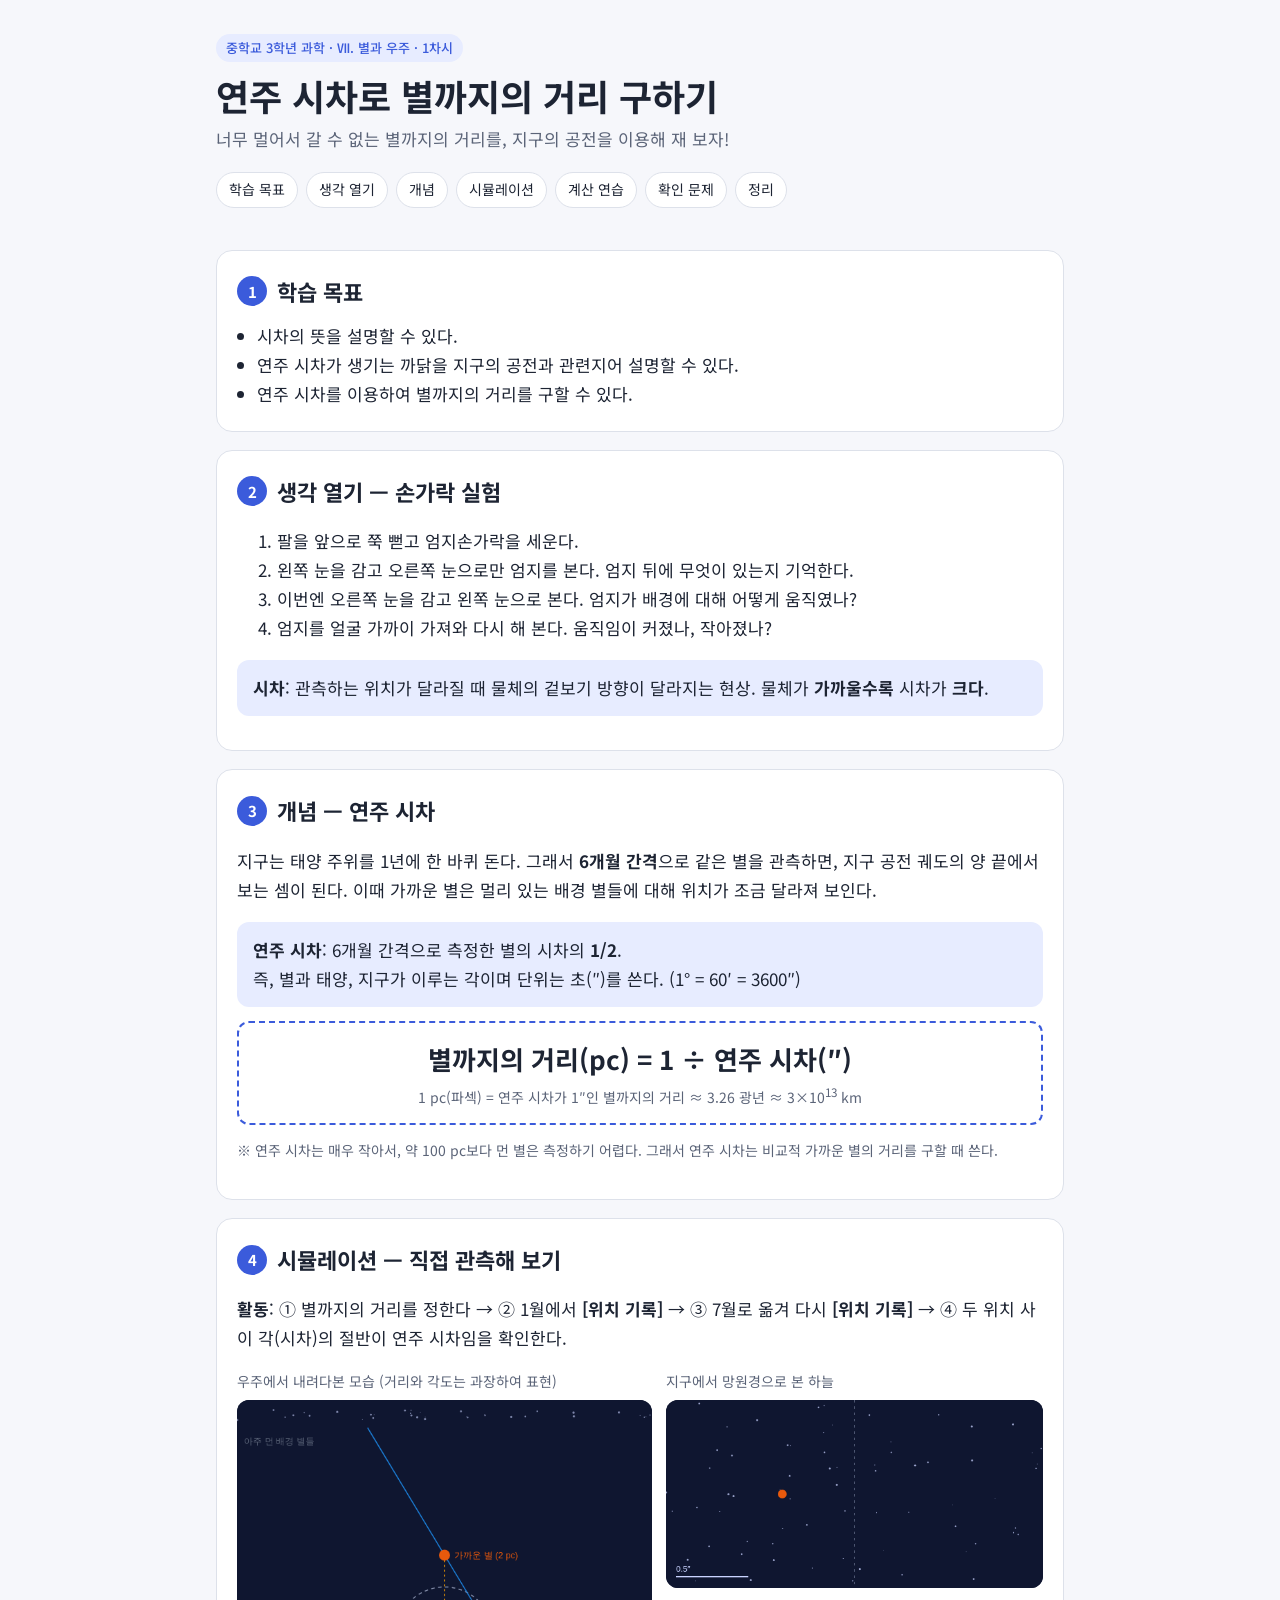
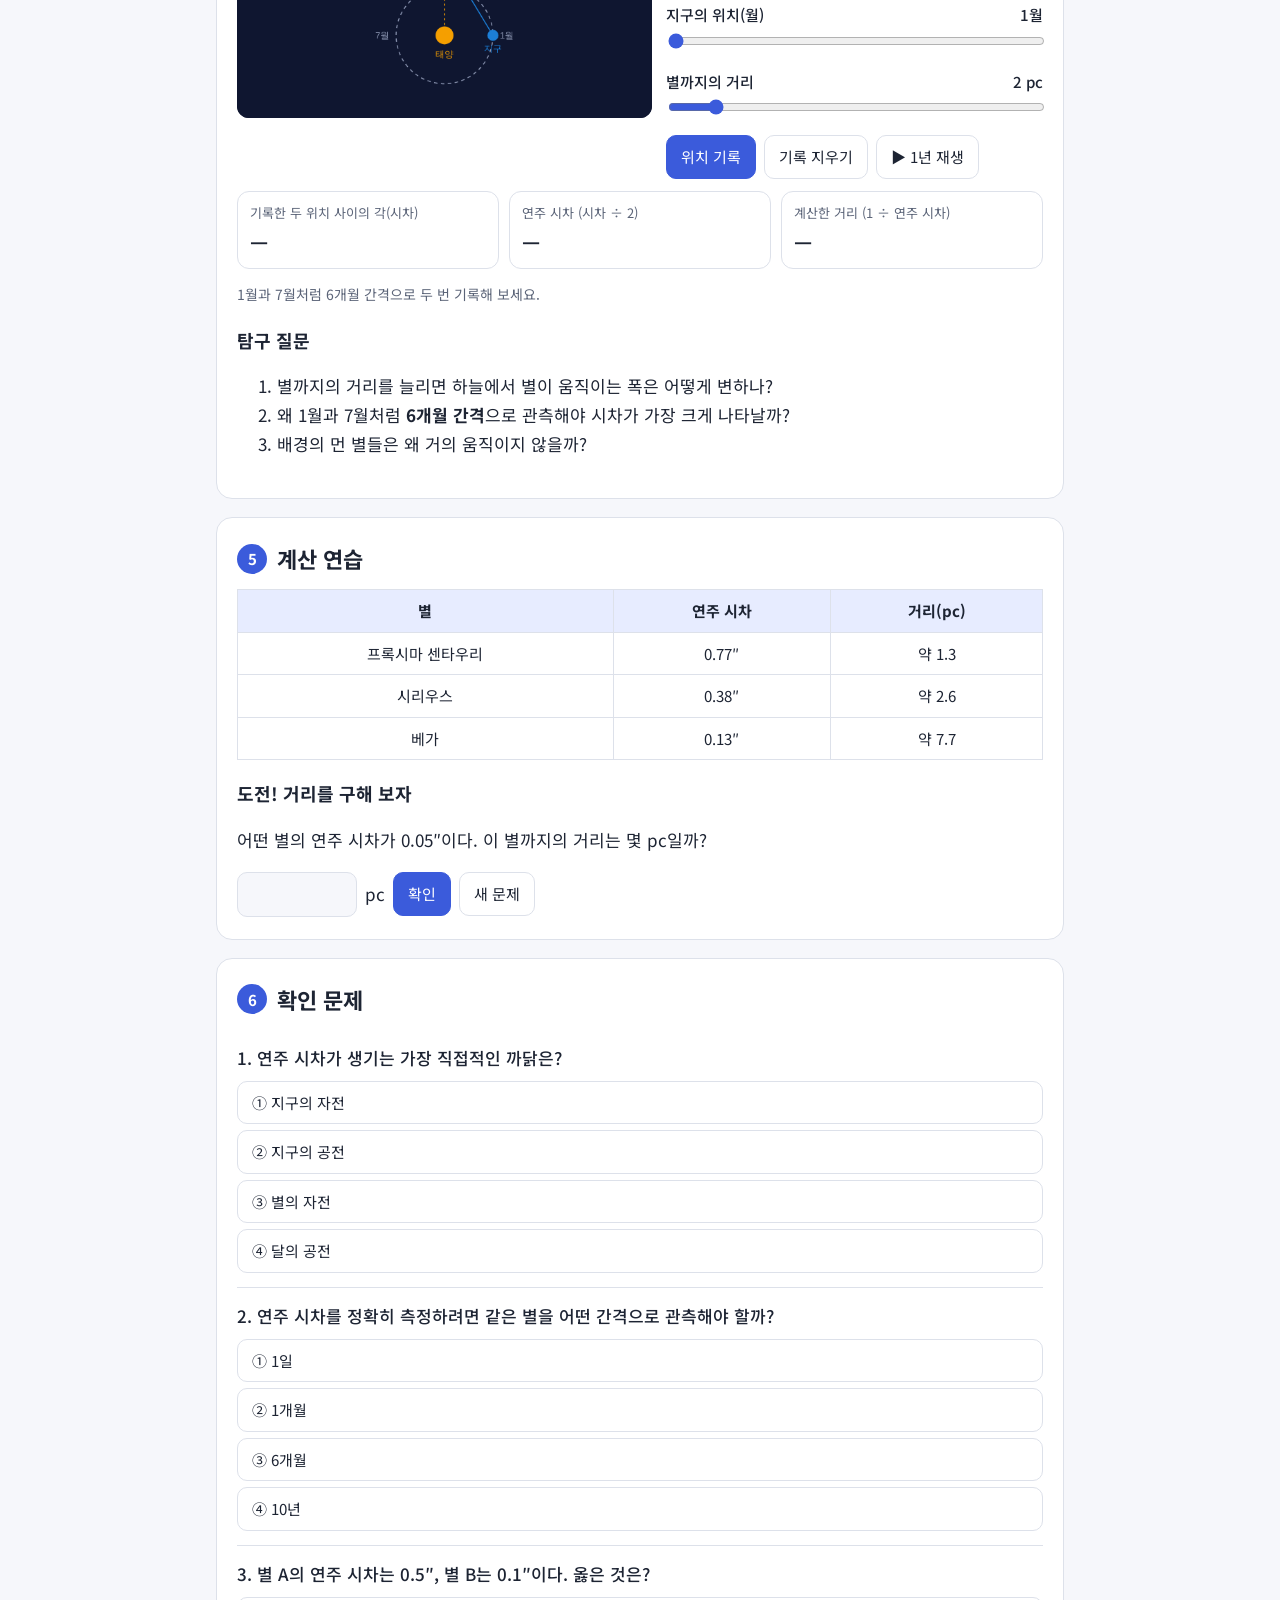
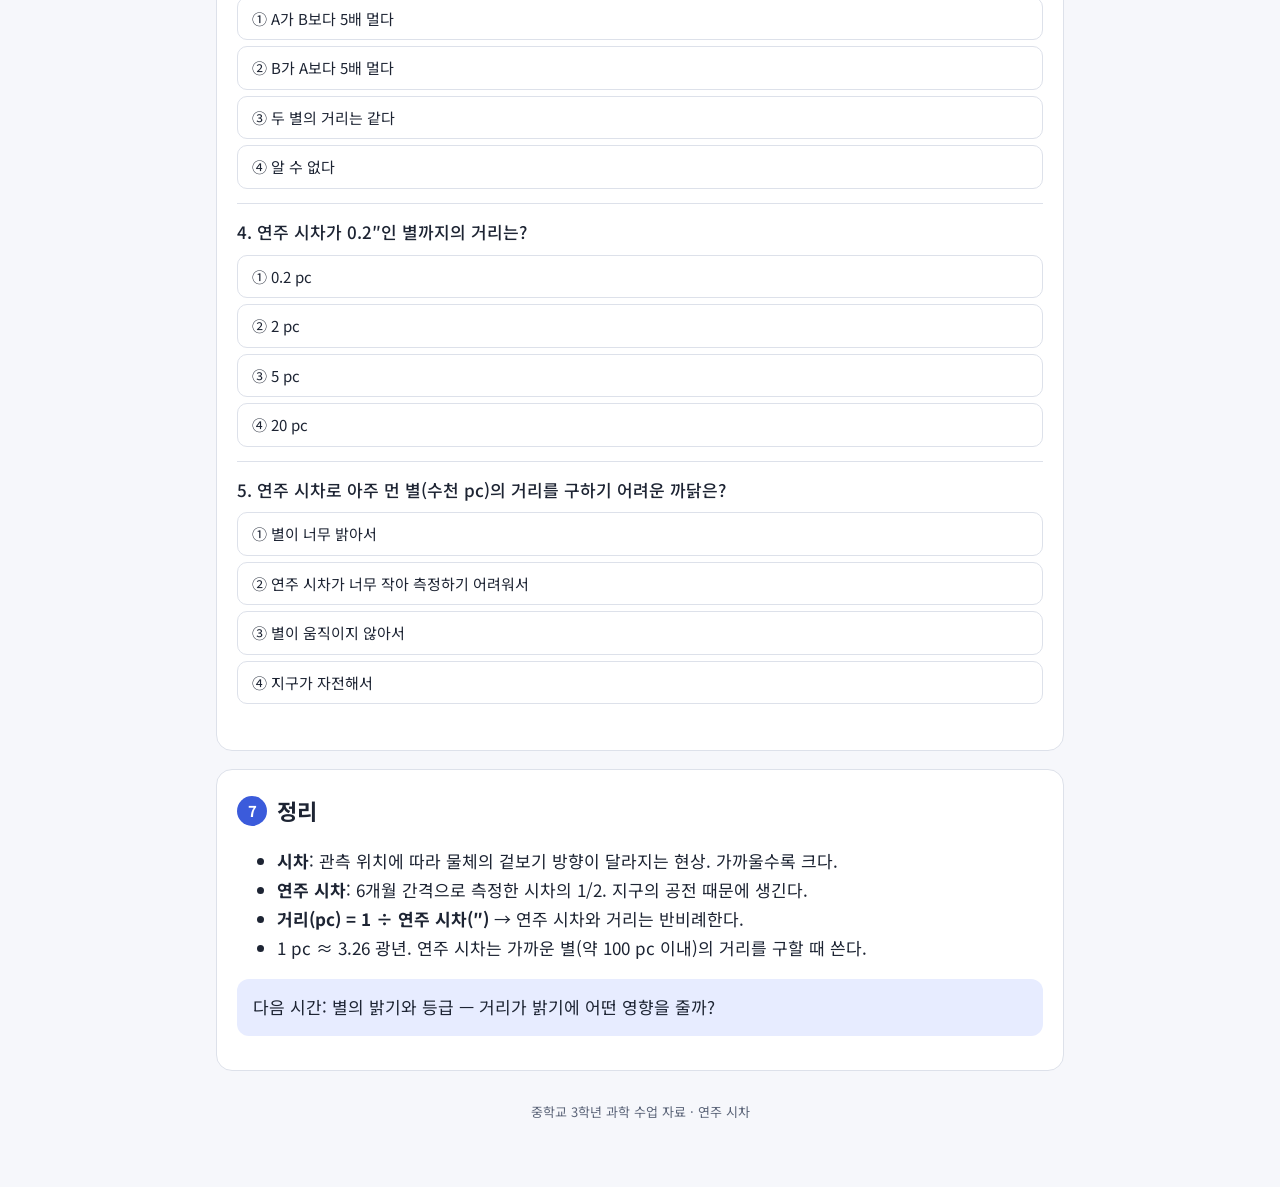
==== index.html @ cbbeb60f "중3 과학 별과 우주: 연주 시차 1차시 콘텐츠" ====
<!doctype html>
<html lang="ko">
<head>
<meta charset="utf-8">
<meta name="viewport" content="width=device-width, initial-scale=1">
<title>연주 시차 탐구</title>
<meta name="description" content="중학교 3학년 과학 · 별과 우주 · 연주 시차로 별까지의 거리 구하기 (1차시)">
<link rel="preconnect" href="https://fonts.googleapis.com">
<link href="https://fonts.googleapis.com/css2?family=Noto+Sans+KR:wght@400;500;700&display=swap" rel="stylesheet">
<style>
:root{
  --bg:#f6f7fb; --card:#ffffff; --text:#1d2433; --muted:#5b6478; --line:#dde1ea;
  --accent:#3b5bdb; --accent-soft:#e7ecff; --good:#2b8a3e; --good-soft:#e6f4ea;
  --bad:#c92a2a; --bad-soft:#fdecec; --sun:#f59f00; --earth:#1c7ed6; --star:#e8590c;
  --space:#0f1630; --space-star:#c9d3ff; --orbit:#8a94b0;
}
@media (prefers-color-scheme: dark){
  :root:not([data-theme="light"]){
    --bg:#0e1220; --card:#171c2e; --text:#e6e9f2; --muted:#a0a8bd; --line:#2a3148;
    --accent:#7c94ff; --accent-soft:#232b4d; --good:#69db7c; --good-soft:#1d3326;
    --bad:#ff8787; --bad-soft:#3a1f22; --sun:#ffc034; --earth:#4dabf7; --star:#ff922b;
    --space:#070b18; --space-star:#c9d3ff; --orbit:#6b7594;
  }
}
:root[data-theme="dark"]{
  --bg:#0e1220; --card:#171c2e; --text:#e6e9f2; --muted:#a0a8bd; --line:#2a3148;
  --accent:#7c94ff; --accent-soft:#232b4d; --good:#69db7c; --good-soft:#1d3326;
  --bad:#ff8787; --bad-soft:#3a1f22; --sun:#ffc034; --earth:#4dabf7; --star:#ff922b;
  --space:#070b18; --space-star:#c9d3ff; --orbit:#6b7594;
}
*{box-sizing:border-box}
html{-webkit-text-size-adjust:100%}
body{margin:0;background:var(--bg);color:var(--text);font-family:"Noto Sans KR",system-ui,sans-serif;line-height:1.7;font-size:17px}
.wrap{max-width:880px;margin:0 auto;padding:24px 16px 64px}
header.hero{padding:8px 0 16px}
.tag{display:inline-block;font-size:13px;font-weight:500;color:var(--accent);background:var(--accent-soft);padding:3px 10px;border-radius:999px}
h1{font-size:clamp(26px,5vw,36px);margin:10px 0 6px;line-height:1.3}
.sub{color:var(--muted);margin:0}
nav.toc{display:flex;flex-wrap:wrap;gap:8px;margin:18px 0 8px}
nav.toc a{font-size:14px;color:var(--text);text-decoration:none;border:1px solid var(--line);background:var(--card);padding:5px 12px;border-radius:999px}
nav.toc a:hover{border-color:var(--accent);color:var(--accent)}
section.card{background:var(--card);border:1px solid var(--line);border-radius:16px;padding:22px 20px;margin:18px 0}
h2{font-size:22px;margin:0 0 12px;display:flex;align-items:center;gap:10px}
h2 .num{flex:none;width:30px;height:30px;border-radius:50%;background:var(--accent);color:#fff;font-size:15px;display:grid;place-items:center}
h3{font-size:18px;margin:18px 0 6px}
ul.goals{margin:0;padding-left:20px}
.callout{background:var(--accent-soft);border-radius:12px;padding:14px 16px;margin:12px 0}
.formula{font-size:clamp(20px,4vw,26px);font-weight:700;text-align:center;padding:14px;border:2px dashed var(--accent);border-radius:12px;margin:14px 0}
.formula small{display:block;font-size:14px;font-weight:400;color:var(--muted)}
.sim-grid{display:grid;grid-template-columns:1fr;gap:14px}
@media(min-width:760px){.sim-grid{grid-template-columns:1.1fr 1fr}}
canvas{width:100%;display:block;border-radius:12px;background:var(--space)}
.panel-label{font-size:14px;color:var(--muted);margin:0 0 6px}
.controls{display:grid;gap:12px;margin-top:14px}
.ctrl label{display:flex;justify-content:space-between;font-size:15px;font-weight:500}
.ctrl input[type=range]{width:100%;accent-color:var(--accent)}
.btns{display:flex;flex-wrap:wrap;gap:8px}
button{font:inherit;font-size:15px;border:1px solid var(--line);background:var(--card);color:var(--text);padding:8px 14px;border-radius:10px;cursor:pointer}
button.primary{background:var(--accent);border-color:var(--accent);color:#fff}
button:hover{border-color:var(--accent)}
.readout{display:grid;grid-template-columns:repeat(auto-fit,minmax(150px,1fr));gap:10px;margin-top:12px}
.stat{border:1px solid var(--line);border-radius:12px;padding:10px 12px}
.stat .k{font-size:13px;color:var(--muted)}
.stat .v{font-size:20px;font-weight:700}
.note{font-size:14px;color:var(--muted)}
table{width:100%;border-collapse:collapse;font-size:15px;margin-top:8px}
th,td{border:1px solid var(--line);padding:8px;text-align:center}
th{background:var(--accent-soft)}
.practice{display:flex;flex-wrap:wrap;gap:8px;align-items:center;margin-top:8px}
.practice input{font:inherit;width:120px;padding:7px 10px;border:1px solid var(--line);border-radius:10px;background:var(--bg);color:var(--text)}
.fb{margin-top:8px;padding:8px 12px;border-radius:10px;display:none}
.fb.ok{display:block;background:var(--good-soft);color:var(--good)}
.fb.no{display:block;background:var(--bad-soft);color:var(--bad)}
.q{border-top:1px solid var(--line);padding:14px 0}
.q:first-of-type{border-top:none}
.q p{margin:0 0 8px;font-weight:500}
.opts{display:grid;gap:6px}
.opts button{text-align:left}
.opts button.right{background:var(--good-soft);border-color:var(--good);color:var(--good)}
.opts button.wrong{background:var(--bad-soft);border-color:var(--bad);color:var(--bad)}
.score{font-weight:700;font-size:18px;margin-top:10px}
footer{text-align:center;color:var(--muted);font-size:13px;margin-top:30px}
</style>
</head>
<body>
<div class="wrap">

<header class="hero">
  <span class="tag">중학교 3학년 과학 · Ⅶ. 별과 우주 · 1차시</span>
  <h1>연주 시차로 별까지의 거리 구하기</h1>
  <p class="sub">너무 멀어서 갈 수 없는 별까지의 거리를, 지구의 공전을 이용해 재 보자!</p>
  <nav class="toc">
    <a href="#s1">학습 목표</a><a href="#s2">생각 열기</a><a href="#s3">개념</a>
    <a href="#s4">시뮬레이션</a><a href="#s5">계산 연습</a><a href="#s6">확인 문제</a><a href="#s7">정리</a>
  </nav>
</header>

<section class="card" id="s1">
  <h2><span class="num">1</span>학습 목표</h2>
  <ul class="goals">
    <li>시차의 뜻을 설명할 수 있다.</li>
    <li>연주 시차가 생기는 까닭을 지구의 공전과 관련지어 설명할 수 있다.</li>
    <li>연주 시차를 이용하여 별까지의 거리를 구할 수 있다.</li>
  </ul>
</section>

<section class="card" id="s2">
  <h2><span class="num">2</span>생각 열기 — 손가락 실험</h2>
  <ol>
    <li>팔을 앞으로 쭉 뻗고 엄지손가락을 세운다.</li>
    <li>왼쪽 눈을 감고 오른쪽 눈으로만 엄지를 본다. 엄지 뒤에 무엇이 있는지 기억한다.</li>
    <li>이번엔 오른쪽 눈을 감고 왼쪽 눈으로 본다. 엄지가 배경에 대해 어떻게 움직였나?</li>
    <li>엄지를 얼굴 가까이 가져와 다시 해 본다. 움직임이 커졌나, 작아졌나?</li>
  </ol>
  <div class="callout">
    <b>시차</b>: 관측하는 위치가 달라질 때 물체의 겉보기 방향이 달라지는 현상. 물체가 <b>가까울수록</b> 시차가 <b>크다</b>.
  </div>
</section>

<section class="card" id="s3">
  <h2><span class="num">3</span>개념 — 연주 시차</h2>
  <p>
    지구는 태양 주위를 1년에 한 바퀴 돈다. 그래서 <b>6개월 간격</b>으로 같은 별을 관측하면,
    지구 공전 궤도의 양 끝에서 보는 셈이 된다. 이때 가까운 별은 멀리 있는 배경 별들에 대해 위치가 조금 달라져 보인다.
  </p>
  <div class="callout">
    <b>연주 시차</b>: 6개월 간격으로 측정한 별의 시차의 <b>1/2</b>.<br>
    즉, 별과 태양, 지구가 이루는 각이며 단위는 초(″)를 쓴다. (1° = 60′ = 3600″)
  </div>
  <div class="formula">
    별까지의 거리(pc) = 1 ÷ 연주 시차(″)
    <small>1 pc(파섹) = 연주 시차가 1″인 별까지의 거리 ≈ 3.26 광년 ≈ 3×10<sup>13</sup> km</small>
  </div>
  <p class="note">
    ※ 연주 시차는 매우 작아서, 약 100 pc보다 먼 별은 측정하기 어렵다. 그래서 연주 시차는 비교적 가까운 별의 거리를 구할 때 쓴다.
  </p>
</section>

<section class="card" id="s4">
  <h2><span class="num">4</span>시뮬레이션 — 직접 관측해 보기</h2>
  <p>
    <b>활동</b>: ① 별까지의 거리를 정한다 → ② 1월에서 <b>[위치 기록]</b> → ③ 7월로 옮겨 다시 <b>[위치 기록]</b> →
    ④ 두 위치 사이 각(시차)의 절반이 연주 시차임을 확인한다.
  </p>
  <div class="sim-grid">
    <div>
      <p class="panel-label">우주에서 내려다본 모습 (거리와 각도는 과장하여 표현)</p>
      <canvas id="top" width="600" height="460" aria-label="태양, 지구 공전 궤도, 별의 위치를 위에서 내려다본 그림"></canvas>
    </div>
    <div>
      <p class="panel-label">지구에서 망원경으로 본 하늘</p>
      <canvas id="sky" width="600" height="300" aria-label="지구에서 본 별과 배경 별의 모습"></canvas>
      <div class="controls">
        <div class="ctrl">
          <label for="month"><span>지구의 위치(월)</span><span id="monthV">1월</span></label>
          <input id="month" type="range" min="0" max="11" step="1" value="0">
        </div>
        <div class="ctrl">
          <label for="dist"><span>별까지의 거리</span><span id="distV">2 pc</span></label>
          <input id="dist" type="range" min="1" max="10" step="0.5" value="2">
        </div>
        <div class="btns">
          <button class="primary" id="mark">위치 기록</button>
          <button id="clear">기록 지우기</button>
          <button id="play">▶ 1년 재생</button>
        </div>
      </div>
    </div>
  </div>
  <div class="readout">
    <div class="stat"><div class="k">기록한 두 위치 사이의 각(시차)</div><div class="v" id="shiftV">—</div></div>
    <div class="stat"><div class="k">연주 시차 (시차 ÷ 2)</div><div class="v" id="pV">—</div></div>
    <div class="stat"><div class="k">계산한 거리 (1 ÷ 연주 시차)</div><div class="v" id="dV">—</div></div>
  </div>
  <p class="note" id="markHint">1월과 7월처럼 6개월 간격으로 두 번 기록해 보세요.</p>
  <h3>탐구 질문</h3>
  <ol>
    <li>별까지의 거리를 늘리면 하늘에서 별이 움직이는 폭은 어떻게 변하나?</li>
    <li>왜 1월과 7월처럼 <b>6개월 간격</b>으로 관측해야 시차가 가장 크게 나타날까?</li>
    <li>배경의 먼 별들은 왜 거의 움직이지 않을까?</li>
  </ol>
</section>

<section class="card" id="s5">
  <h2><span class="num">5</span>계산 연습</h2>
  <table>
    <thead><tr><th>별</th><th>연주 시차</th><th>거리(pc)</th></tr></thead>
    <tbody>
      <tr><td>프록시마 센타우리</td><td>0.77″</td><td>약 1.3</td></tr>
      <tr><td>시리우스</td><td>0.38″</td><td>약 2.6</td></tr>
      <tr><td>베가</td><td>0.13″</td><td>약 7.7</td></tr>
    </tbody>
  </table>
  <h3>도전! 거리를 구해 보자</h3>
  <p id="probText"></p>
  <div class="practice">
    <input id="ans" type="number" step="0.1" inputmode="decimal" aria-label="답 입력"> <span id="unit">pc</span>
    <button class="primary" id="check">확인</button>
    <button id="next">새 문제</button>
  </div>
  <div class="fb" id="fb"></div>
</section>

<section class="card" id="s6">
  <h2><span class="num">6</span>확인 문제</h2>
  <div id="quiz"></div>
  <div class="score" id="score"></div>
</section>

<section class="card" id="s7">
  <h2><span class="num">7</span>정리</h2>
  <ul>
    <li><b>시차</b>: 관측 위치에 따라 물체의 겉보기 방향이 달라지는 현상. 가까울수록 크다.</li>
    <li><b>연주 시차</b>: 6개월 간격으로 측정한 시차의 1/2. 지구의 공전 때문에 생긴다.</li>
    <li><b>거리(pc) = 1 ÷ 연주 시차(″)</b> → 연주 시차와 거리는 반비례한다.</li>
    <li>1 pc ≈ 3.26 광년. 연주 시차는 가까운 별(약 100 pc 이내)의 거리를 구할 때 쓴다.</li>
  </ul>
  <div class="callout">다음 시간: 별의 밝기와 등급 — 거리가 밝기에 어떤 영향을 줄까?</div>
</section>

<footer>중학교 3학년 과학 수업 자료 · 연주 시차</footer>
</div>

<script>
(function(){
  const $ = id => document.getElementById(id);
  const css = n => getComputedStyle(document.documentElement).getPropertyValue(n).trim();
  const top = $('top'), sky = $('sky');
  const tctx = top.getContext('2d'), sctx = sky.getContext('2d');
  const months = ['1월','2월','3월','4월','5월','6월','7월','8월','9월','10월','11월','12월'];
  let marks = [];
  let playing = null;

  // fixed background stars for the sky view
  const bg = Array.from({length:70}, (_,i) => {
    const r = Math.sin(i*12.9898)*43758.5453; const r2 = Math.sin(i*78.233)*12345.678;
    return {x:(r - Math.floor(r)), y:(r2 - Math.floor(r2)), s: 0.6 + ((i*7)%5)/4};
  });

  const state = () => ({ m: +$('month').value, d: +$('dist').value });
  // apparent offset of the near star in arcseconds (true geometry, small-angle):
  // Earth's displacement perpendicular to the star direction is cos(theta) AU; shift = -cos(theta)/d arcsec
  const offsetArcsec = (m, d) => -Math.cos(2*Math.PI*m/12) / d;

  function drawTop(){
    const {m, d} = state();
    const W = top.width, H = top.height;
    tctx.clearRect(0,0,W,H);
    tctx.fillStyle = css('--space'); tctx.fillRect(0,0,W,H);
    const cx = W/2, cy = H*0.74, R = 70;
    // star position (exaggerated scale)
    const sy = cy - 90 - (d-1)*26;
    const sx = cx;
    // orbit
    tctx.strokeStyle = css('--orbit'); tctx.setLineDash([5,5]); tctx.lineWidth = 1.5;
    tctx.beginPath(); tctx.arc(cx,cy,R,0,Math.PI*2); tctx.stroke(); tctx.setLineDash([]);
    // month labels
    tctx.fillStyle = css('--orbit'); tctx.font = '13px "Noto Sans KR",sans-serif'; tctx.textAlign='center';
    tctx.fillText('1월', cx+R+20, cy+5); tctx.fillText('7월', cx-R-20, cy+5);
    // background far stars strip
    tctx.fillStyle = css('--space-star');
    for(const b of bg){ if(b.y<0.5) { tctx.globalAlpha=.6; tctx.beginPath(); tctx.arc(b.x*W, 14+b.y*30, b.s, 0, 7); tctx.fill(); } }
    tctx.globalAlpha=1;
    tctx.fillStyle = css('--muted'); tctx.textAlign='left';
    tctx.fillText('아주 먼 배경 별들', 10, 64);
    // sun
    tctx.fillStyle = css('--sun'); tctx.beginPath(); tctx.arc(cx,cy,13,0,7); tctx.fill();
    tctx.fillStyle = css('--sun'); tctx.textAlign='center'; tctx.fillText('태양', cx, cy+32);
    // marks: sight lines
    for(const mk of marks){
      const a = 2*Math.PI*mk.m/12, ex = cx + R*Math.cos(a), ey = cy - R*Math.sin(a);
      sightLine(ex, ey, sx, sy, css('--orbit'), 0.8);
    }
    // earth
    const a = 2*Math.PI*m/12, ex = cx + R*Math.cos(a), ey = cy - R*Math.sin(a);
    sightLine(ex, ey, sx, sy, css('--earth'), 1);
    // parallax angle arc at star between sun and earth
    tctx.strokeStyle = css('--sun'); tctx.setLineDash([3,4]); tctx.beginPath(); tctx.moveTo(sx,sy); tctx.lineTo(cx,cy); tctx.stroke(); tctx.setLineDash([]);
    tctx.fillStyle = css('--earth'); tctx.beginPath(); tctx.arc(ex,ey,8,0,7); tctx.fill();
    tctx.fillText('지구', ex, ey + (Math.sin(a)>0 ? -14 : 24));
    // star
    tctx.fillStyle = css('--star'); tctx.beginPath(); tctx.arc(sx,sy,8,0,7); tctx.fill();
    tctx.textAlign='left'; tctx.fillText('가까운 별 ('+d+' pc)', sx+14, sy+5);
  }
  function sightLine(x1,y1,x2,y2,color,alpha){
    // extend line from earth through star up to the background
    const t = (y2 - 40) / (y1 - y2) ;
    const xe = x2 + (x2 - x1) * t, ye = 40;
    tctx.globalAlpha = alpha; tctx.strokeStyle = color; tctx.lineWidth = 1.5;
    tctx.beginPath(); tctx.moveTo(x1,y1); tctx.lineTo(xe,ye); tctx.stroke(); tctx.globalAlpha = 1;
  }

  const SCALE = 230; // px per arcsecond in the sky view (telescope magnification)
  function drawSky(){
    const {m, d} = state();
    const W = sky.width, H = sky.height;
    sctx.fillStyle = css('--space'); sctx.fillRect(0,0,W,H);
    sctx.fillStyle = css('--space-star');
    for(const b of bg){ sctx.globalAlpha=.75; sctx.beginPath(); sctx.arc(b.x*W, b.y*H, b.s, 0, 7); sctx.fill(); }
    sctx.globalAlpha=1;
    // crosshair / reference
    sctx.strokeStyle = css('--orbit'); sctx.setLineDash([4,6]);
    sctx.beginPath(); sctx.moveTo(W/2,0); sctx.lineTo(W/2,H); sctx.stroke(); sctx.setLineDash([]);
    // scale bar: 0.5 arcsec
    sctx.strokeStyle = css('--space-star'); sctx.lineWidth = 2;
    sctx.beginPath(); sctx.moveTo(16,H-18); sctx.lineTo(16+SCALE*0.5,H-18); sctx.stroke();
    sctx.fillStyle = css('--space-star'); sctx.font='13px "Noto Sans KR",sans-serif'; sctx.textAlign='left';
    sctx.fillText('0.5″', 16, H-26);
    // marks
    for(const mk of marks){
      const x = W/2 + offsetArcsec(mk.m, mk.d)*SCALE;
      sctx.strokeStyle = css('--star'); sctx.lineWidth = 2; sctx.globalAlpha=.7;
      sctx.beginPath(); sctx.arc(x, H/2, 11, 0, 7); sctx.stroke(); sctx.globalAlpha=1;
      sctx.fillStyle = css('--star'); sctx.textAlign='center'; sctx.fillText(months[mk.m], x, H/2 - 18);
    }
    if(marks.length === 2){
      const x1 = W/2 + offsetArcsec(marks[0].m, marks[0].d)*SCALE, x2 = W/2 + offsetArcsec(marks[1].m, marks[1].d)*SCALE;
      sctx.strokeStyle = css('--star'); sctx.setLineDash([2,4]);
      sctx.beginPath(); sctx.moveTo(x1,H/2+22); sctx.lineTo(x2,H/2+22); sctx.stroke(); sctx.setLineDash([]);
    }
    // current star
    const x = W/2 + offsetArcsec(m, d)*SCALE;
    sctx.fillStyle = css('--star'); sctx.beginPath(); sctx.arc(x, H/2, 7, 0, 7); sctx.fill();
  }

  function readout(){
    const {d} = state();
    $('monthV').textContent = months[+$('month').value];
    $('distV').textContent = d + ' pc';
    if(marks.length === 2){
      const shift = Math.abs(offsetArcsec(marks[0].m, marks[0].d) - offsetArcsec(marks[1].m, marks[1].d));
      if(marks[0].d !== marks[1].d){
        $('shiftV').textContent = '—'; $('pV').textContent='—'; $('dV').textContent='—';
        $('markHint').textContent = '두 기록의 별 거리가 달라요. 거리를 바꿨다면 기록을 지우고 다시 해 보세요.';
        return;
      }
      $('shiftV').textContent = shift.toFixed(3) + '″';
      const p = shift/2;
      $('pV').textContent = p > 0.0005 ? p.toFixed(3) + '″' : '≈ 0″';
      $('dV').textContent = p > 0.0005 ? (1/p).toFixed(2) + ' pc' : '측정 불가';
      const six = Math.abs(marks[0].m - marks[1].m) === 6;
      $('markHint').textContent = six
        ? '6개월 간격으로 관측했어요! 계산한 거리가 실제 거리와 같은지 확인해 보세요.'
        : '6개월 간격이 아니면 시차가 작게 측정돼 거리가 실제보다 멀게 계산돼요. 1월과 7월로 다시 해 보세요.';
    } else {
      $('shiftV').textContent = '—'; $('pV').textContent='—'; $('dV').textContent='—';
      $('markHint').textContent = marks.length === 1
        ? months[marks[0].m] + ' 위치를 기록했어요. 이제 6개월 뒤로 지구를 옮겨 다시 기록하세요.'
        : '1월과 7월처럼 6개월 간격으로 두 번 기록해 보세요.';
    }
  }
  function render(){ drawTop(); drawSky(); readout(); }

  $('month').addEventListener('input', render);
  $('dist').addEventListener('input', render);
  $('mark').addEventListener('click', () => {
    const s = state();
    if(marks.length >= 2) marks = [];
    marks.push({m:s.m, d:s.d}); render();
  });
  $('clear').addEventListener('click', () => { marks = []; render(); });
  $('play').addEventListener('click', () => {
    if(playing){ clearInterval(playing); playing=null; $('play').textContent='▶ 1년 재생'; return; }
    $('play').textContent='■ 멈춤';
    let steps = 0;
    playing = setInterval(() => {
      $('month').value = (+$('month').value + 1) % 12; render();
      if(++steps >= 12){ clearInterval(playing); playing=null; $('play').textContent='▶ 1년 재생'; }
    }, 450);
  });
  if (window.matchMedia) window.matchMedia('(prefers-color-scheme: dark)').addEventListener?.('change', render);
  render();

  // ---- practice ----
  let prob = null;
  function newProb(){
    const type = Math.random() < 0.6 ? 'd' : 'p';
    if(type === 'd'){
      const p = [0.1,0.2,0.25,0.4,0.5,0.05][Math.floor(Math.random()*6)];
      prob = {type, p, answer: 1/p};
      $('probText').textContent = `어떤 별의 연주 시차가 ${p}″이다. 이 별까지의 거리는 몇 pc일까?`;
      $('unit').textContent = 'pc';
    } else {
      const d = [2,4,5,10,20,8][Math.floor(Math.random()*6)];
      prob = {type, d, answer: 1/d};
      $('probText').textContent = `어떤 별까지의 거리가 ${d} pc이다. 이 별의 연주 시차는 몇 초(″)일까?`;
      $('unit').textContent = '″';
    }
    $('ans').value = ''; $('fb').className = 'fb';
  }
  $('check').addEventListener('click', () => {
    const v = parseFloat($('ans').value), fb = $('fb');
    if(isNaN(v)){ fb.className='fb no'; fb.textContent='숫자를 입력하세요.'; return; }
    const ok = Math.abs(v - prob.answer) <= Math.max(0.01, prob.answer*0.02);
    fb.className = 'fb ' + (ok ? 'ok' : 'no');
    const ansTxt = +prob.answer.toFixed(3);
    fb.textContent = ok
      ? `정답! ${prob.type==='d' ? `1 ÷ ${prob.p} = ${ansTxt} pc` : `1 ÷ ${prob.d} = ${ansTxt}″`}`
      : (prob.type==='d' ? '다시 생각해 보자. 거리(pc) = 1 ÷ 연주 시차(″)' : '다시 생각해 보자. 연주 시차(″) = 1 ÷ 거리(pc)');
  });
  $('next').addEventListener('click', newProb);
  $('ans').addEventListener('keydown', e => { if(e.key==='Enter') $('check').click(); });
  newProb();

  // ---- quiz ----
  const Q = [
    {q:'연주 시차가 생기는 가장 직접적인 까닭은?', o:['지구의 자전','지구의 공전','별의 자전','달의 공전'], a:1,
     e:'지구가 태양 주위를 공전하면서 관측 위치가 바뀌기 때문이다.'},
    {q:'연주 시차를 정확히 측정하려면 같은 별을 어떤 간격으로 관측해야 할까?', o:['1일','1개월','6개월','10년'], a:2,
     e:'6개월 간격이면 지구가 공전 궤도의 정반대 위치에 있어 시차가 가장 크다.'},
    {q:'별 A의 연주 시차는 0.5″, 별 B는 0.1″이다. 옳은 것은?', o:['A가 B보다 5배 멀다','B가 A보다 5배 멀다','두 별의 거리는 같다','알 수 없다'], a:1,
     e:'거리는 연주 시차에 반비례한다. A는 2 pc, B는 10 pc.'},
    {q:'연주 시차가 0.2″인 별까지의 거리는?', o:['0.2 pc','2 pc','5 pc','20 pc'], a:2, e:'1 ÷ 0.2 = 5 pc'},
    {q:'연주 시차로 아주 먼 별(수천 pc)의 거리를 구하기 어려운 까닭은?', o:['별이 너무 밝아서','연주 시차가 너무 작아 측정하기 어려워서','별이 움직이지 않아서','지구가 자전해서'], a:1,
     e:'먼 별일수록 연주 시차가 작아져 측정 오차가 커진다.'}
  ];
  let correct = 0, answered = 0;
  const quiz = $('quiz');
  Q.forEach((item, i) => {
    const div = document.createElement('div'); div.className='q';
    div.innerHTML = `<p>${i+1}. ${item.q}</p><div class="opts"></div><div class="fb"></div>`;
    const opts = div.querySelector('.opts'), fb = div.querySelector('.fb');
    item.o.forEach((t, j) => {
      const b = document.createElement('button'); b.textContent = `${'①②③④'[j]} ${t}`;
      b.addEventListener('click', () => {
        if(div.dataset.done) return; div.dataset.done = 1; answered++;
        const ok = j === item.a; if(ok) correct++;
        b.classList.add(ok ? 'right' : 'wrong');
        opts.children[item.a].classList.add('right');
        fb.className = 'fb ' + (ok ? 'ok' : 'no');
        fb.textContent = (ok ? '정답! ' : '오답. ') + item.e;
        if(answered === Q.length) $('score').textContent = `점수: ${correct} / ${Q.length}`;
      });
      opts.appendChild(b);
    });
    quiz.appendChild(div);
  });
})();
</script>
</body>
</html>
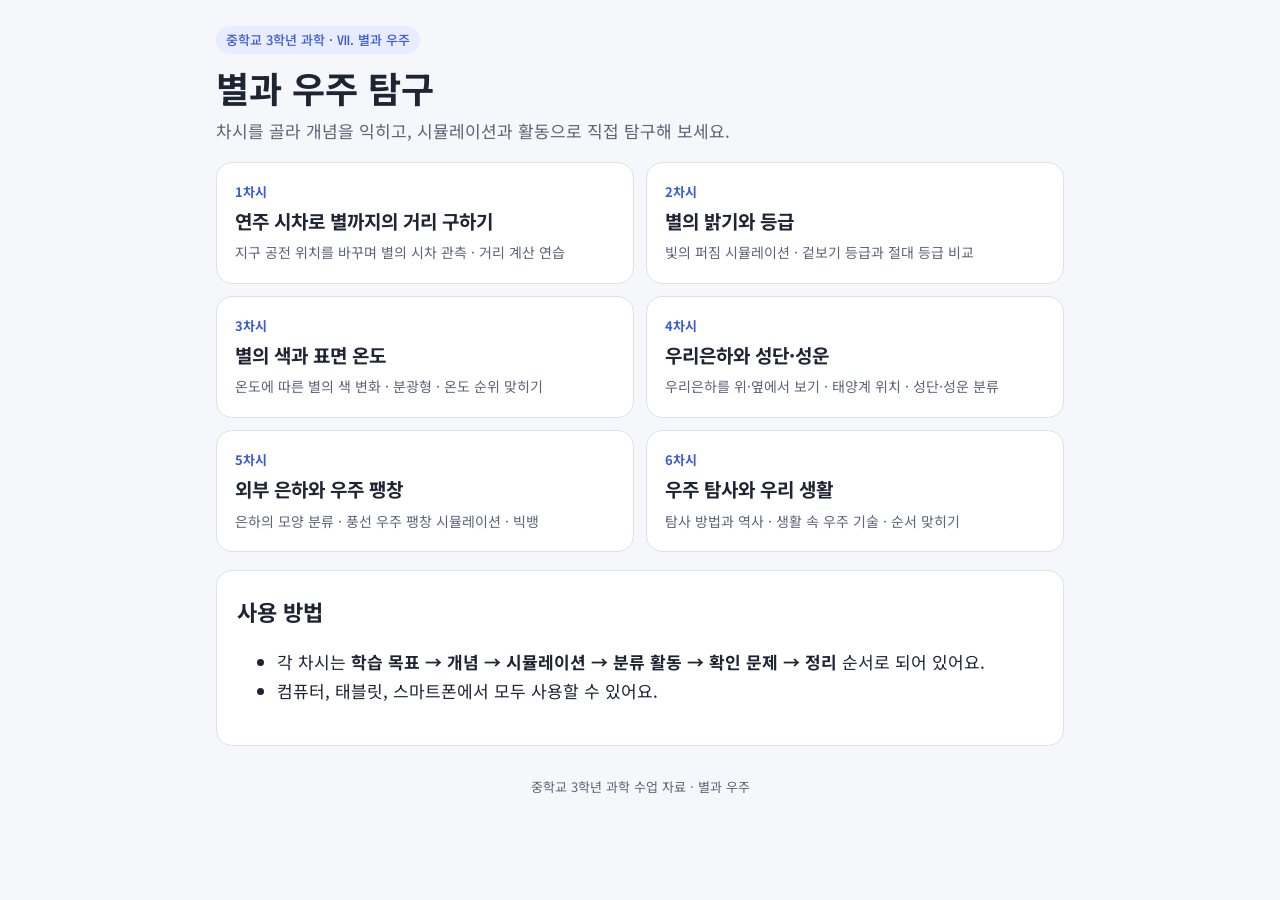
==== commit de75f4fc: "별과 우주 단원 전체 차시(1~6) 활동 콘텐츠와 단원 목록, 한글 안내문 추가" ====
--- a/index.html
+++ b/index.html
@@ -3,439 +3,37 @@
 <head>
 <meta charset="utf-8">
 <meta name="viewport" content="width=device-width, initial-scale=1">
-<title>연주 시차 탐구</title>
-<meta name="description" content="중학교 3학년 과학 · 별과 우주 · 연주 시차로 별까지의 거리 구하기 (1차시)">
+<title>별과 우주 탐구</title>
+<meta name="description" content="중학교 3학년 과학 Ⅶ. 별과 우주 — 차시별 활동 콘텐츠">
 <link rel="preconnect" href="https://fonts.googleapis.com">
 <link href="https://fonts.googleapis.com/css2?family=Noto+Sans+KR:wght@400;500;700&display=swap" rel="stylesheet">
-<style>
-:root{
-  --bg:#f6f7fb; --card:#ffffff; --text:#1d2433; --muted:#5b6478; --line:#dde1ea;
-  --accent:#3b5bdb; --accent-soft:#e7ecff; --good:#2b8a3e; --good-soft:#e6f4ea;
-  --bad:#c92a2a; --bad-soft:#fdecec; --sun:#f59f00; --earth:#1c7ed6; --star:#e8590c;
-  --space:#0f1630; --space-star:#c9d3ff; --orbit:#8a94b0;
-}
-@media (prefers-color-scheme: dark){
-  :root:not([data-theme="light"]){
-    --bg:#0e1220; --card:#171c2e; --text:#e6e9f2; --muted:#a0a8bd; --line:#2a3148;
-    --accent:#7c94ff; --accent-soft:#232b4d; --good:#69db7c; --good-soft:#1d3326;
-    --bad:#ff8787; --bad-soft:#3a1f22; --sun:#ffc034; --earth:#4dabf7; --star:#ff922b;
-    --space:#070b18; --space-star:#c9d3ff; --orbit:#6b7594;
-  }
-}
-:root[data-theme="dark"]{
-  --bg:#0e1220; --card:#171c2e; --text:#e6e9f2; --muted:#a0a8bd; --line:#2a3148;
-  --accent:#7c94ff; --accent-soft:#232b4d; --good:#69db7c; --good-soft:#1d3326;
-  --bad:#ff8787; --bad-soft:#3a1f22; --sun:#ffc034; --earth:#4dabf7; --star:#ff922b;
-  --space:#070b18; --space-star:#c9d3ff; --orbit:#6b7594;
-}
-*{box-sizing:border-box}
-html{-webkit-text-size-adjust:100%}
-body{margin:0;background:var(--bg);color:var(--text);font-family:"Noto Sans KR",system-ui,sans-serif;line-height:1.7;font-size:17px}
-.wrap{max-width:880px;margin:0 auto;padding:24px 16px 64px}
-header.hero{padding:8px 0 16px}
-.tag{display:inline-block;font-size:13px;font-weight:500;color:var(--accent);background:var(--accent-soft);padding:3px 10px;border-radius:999px}
-h1{font-size:clamp(26px,5vw,36px);margin:10px 0 6px;line-height:1.3}
-.sub{color:var(--muted);margin:0}
-nav.toc{display:flex;flex-wrap:wrap;gap:8px;margin:18px 0 8px}
-nav.toc a{font-size:14px;color:var(--text);text-decoration:none;border:1px solid var(--line);background:var(--card);padding:5px 12px;border-radius:999px}
-nav.toc a:hover{border-color:var(--accent);color:var(--accent)}
-section.card{background:var(--card);border:1px solid var(--line);border-radius:16px;padding:22px 20px;margin:18px 0}
-h2{font-size:22px;margin:0 0 12px;display:flex;align-items:center;gap:10px}
-h2 .num{flex:none;width:30px;height:30px;border-radius:50%;background:var(--accent);color:#fff;font-size:15px;display:grid;place-items:center}
-h3{font-size:18px;margin:18px 0 6px}
-ul.goals{margin:0;padding-left:20px}
-.callout{background:var(--accent-soft);border-radius:12px;padding:14px 16px;margin:12px 0}
-.formula{font-size:clamp(20px,4vw,26px);font-weight:700;text-align:center;padding:14px;border:2px dashed var(--accent);border-radius:12px;margin:14px 0}
-.formula small{display:block;font-size:14px;font-weight:400;color:var(--muted)}
-.sim-grid{display:grid;grid-template-columns:1fr;gap:14px}
-@media(min-width:760px){.sim-grid{grid-template-columns:1.1fr 1fr}}
-canvas{width:100%;display:block;border-radius:12px;background:var(--space)}
-.panel-label{font-size:14px;color:var(--muted);margin:0 0 6px}
-.controls{display:grid;gap:12px;margin-top:14px}
-.ctrl label{display:flex;justify-content:space-between;font-size:15px;font-weight:500}
-.ctrl input[type=range]{width:100%;accent-color:var(--accent)}
-.btns{display:flex;flex-wrap:wrap;gap:8px}
-button{font:inherit;font-size:15px;border:1px solid var(--line);background:var(--card);color:var(--text);padding:8px 14px;border-radius:10px;cursor:pointer}
-button.primary{background:var(--accent);border-color:var(--accent);color:#fff}
-button:hover{border-color:var(--accent)}
-.readout{display:grid;grid-template-columns:repeat(auto-fit,minmax(150px,1fr));gap:10px;margin-top:12px}
-.stat{border:1px solid var(--line);border-radius:12px;padding:10px 12px}
-.stat .k{font-size:13px;color:var(--muted)}
-.stat .v{font-size:20px;font-weight:700}
-.note{font-size:14px;color:var(--muted)}
-table{width:100%;border-collapse:collapse;font-size:15px;margin-top:8px}
-th,td{border:1px solid var(--line);padding:8px;text-align:center}
-th{background:var(--accent-soft)}
-.practice{display:flex;flex-wrap:wrap;gap:8px;align-items:center;margin-top:8px}
-.practice input{font:inherit;width:120px;padding:7px 10px;border:1px solid var(--line);border-radius:10px;background:var(--bg);color:var(--text)}
-.fb{margin-top:8px;padding:8px 12px;border-radius:10px;display:none}
-.fb.ok{display:block;background:var(--good-soft);color:var(--good)}
-.fb.no{display:block;background:var(--bad-soft);color:var(--bad)}
-.q{border-top:1px solid var(--line);padding:14px 0}
-.q:first-of-type{border-top:none}
-.q p{margin:0 0 8px;font-weight:500}
-.opts{display:grid;gap:6px}
-.opts button{text-align:left}
-.opts button.right{background:var(--good-soft);border-color:var(--good);color:var(--good)}
-.opts button.wrong{background:var(--bad-soft);border-color:var(--bad);color:var(--bad)}
-.score{font-weight:700;font-size:18px;margin-top:10px}
-footer{text-align:center;color:var(--muted);font-size:13px;margin-top:30px}
-</style>
+<link rel="stylesheet" href="style.css">
 </head>
 <body>
 <div class="wrap">
-
 <header class="hero">
-  <span class="tag">중학교 3학년 과학 · Ⅶ. 별과 우주 · 1차시</span>
-  <h1>연주 시차로 별까지의 거리 구하기</h1>
-  <p class="sub">너무 멀어서 갈 수 없는 별까지의 거리를, 지구의 공전을 이용해 재 보자!</p>
-  <nav class="toc">
-    <a href="#s1">학습 목표</a><a href="#s2">생각 열기</a><a href="#s3">개념</a>
-    <a href="#s4">시뮬레이션</a><a href="#s5">계산 연습</a><a href="#s6">확인 문제</a><a href="#s7">정리</a>
-  </nav>
+  <span class="tag">중학교 3학년 과학 · Ⅶ. 별과 우주</span>
+  <h1>별과 우주 탐구</h1>
+  <p class="sub">차시를 골라 개념을 익히고, 시뮬레이션과 활동으로 직접 탐구해 보세요.</p>
 </header>
 
-<section class="card" id="s1">
-  <h2><span class="num">1</span>학습 목표</h2>
-  <ul class="goals">
-    <li>시차의 뜻을 설명할 수 있다.</li>
-    <li>연주 시차가 생기는 까닭을 지구의 공전과 관련지어 설명할 수 있다.</li>
-    <li>연주 시차를 이용하여 별까지의 거리를 구할 수 있다.</li>
+<div class="lessons">
+  <a class="lesson" href="1-parallax.html"><div class="n">1차시</div><div class="t">연주 시차로 별까지의 거리 구하기</div><div class="d">지구 공전 위치를 바꾸며 별의 시차 관측 · 거리 계산 연습</div></a>
+  <a class="lesson" href="2-brightness.html"><div class="n">2차시</div><div class="t">별의 밝기와 등급</div><div class="d">빛의 퍼짐 시뮬레이션 · 겉보기 등급과 절대 등급 비교</div></a>
+  <a class="lesson" href="3-color.html"><div class="n">3차시</div><div class="t">별의 색과 표면 온도</div><div class="d">온도에 따른 별의 색 변화 · 분광형 · 온도 순위 맞히기</div></a>
+  <a class="lesson" href="4-galaxy.html"><div class="n">4차시</div><div class="t">우리은하와 성단·성운</div><div class="d">우리은하를 위·옆에서 보기 · 태양계 위치 · 성단·성운 분류</div></a>
+  <a class="lesson" href="5-expansion.html"><div class="n">5차시</div><div class="t">외부 은하와 우주 팽창</div><div class="d">은하의 모양 분류 · 풍선 우주 팽창 시뮬레이션 · 빅뱅</div></a>
+  <a class="lesson" href="6-exploration.html"><div class="n">6차시</div><div class="t">우주 탐사와 우리 생활</div><div class="d">탐사 방법과 역사 · 생활 속 우주 기술 · 순서 맞히기</div></a>
+</div>
+
+<section class="card">
+  <h2>사용 방법</h2>
+  <ul>
+    <li>각 차시는 <b>학습 목표 → 개념 → 시뮬레이션 → 분류 활동 → 확인 문제 → 정리</b> 순서로 되어 있어요.</li>
+    <li>컴퓨터, 태블릿, 스마트폰에서 모두 사용할 수 있어요.</li>
   </ul>
 </section>
-
-<section class="card" id="s2">
-  <h2><span class="num">2</span>생각 열기 — 손가락 실험</h2>
-  <ol>
-    <li>팔을 앞으로 쭉 뻗고 엄지손가락을 세운다.</li>
-    <li>왼쪽 눈을 감고 오른쪽 눈으로만 엄지를 본다. 엄지 뒤에 무엇이 있는지 기억한다.</li>
-    <li>이번엔 오른쪽 눈을 감고 왼쪽 눈으로 본다. 엄지가 배경에 대해 어떻게 움직였나?</li>
-    <li>엄지를 얼굴 가까이 가져와 다시 해 본다. 움직임이 커졌나, 작아졌나?</li>
-  </ol>
-  <div class="callout">
-    <b>시차</b>: 관측하는 위치가 달라질 때 물체의 겉보기 방향이 달라지는 현상. 물체가 <b>가까울수록</b> 시차가 <b>크다</b>.
-  </div>
-</section>
-
-<section class="card" id="s3">
-  <h2><span class="num">3</span>개념 — 연주 시차</h2>
-  <p>
-    지구는 태양 주위를 1년에 한 바퀴 돈다. 그래서 <b>6개월 간격</b>으로 같은 별을 관측하면,
-    지구 공전 궤도의 양 끝에서 보는 셈이 된다. 이때 가까운 별은 멀리 있는 배경 별들에 대해 위치가 조금 달라져 보인다.
-  </p>
-  <div class="callout">
-    <b>연주 시차</b>: 6개월 간격으로 측정한 별의 시차의 <b>1/2</b>.<br>
-    즉, 별과 태양, 지구가 이루는 각이며 단위는 초(″)를 쓴다. (1° = 60′ = 3600″)
-  </div>
-  <div class="formula">
-    별까지의 거리(pc) = 1 ÷ 연주 시차(″)
-    <small>1 pc(파섹) = 연주 시차가 1″인 별까지의 거리 ≈ 3.26 광년 ≈ 3×10<sup>13</sup> km</small>
-  </div>
-  <p class="note">
-    ※ 연주 시차는 매우 작아서, 약 100 pc보다 먼 별은 측정하기 어렵다. 그래서 연주 시차는 비교적 가까운 별의 거리를 구할 때 쓴다.
-  </p>
-</section>
-
-<section class="card" id="s4">
-  <h2><span class="num">4</span>시뮬레이션 — 직접 관측해 보기</h2>
-  <p>
-    <b>활동</b>: ① 별까지의 거리를 정한다 → ② 1월에서 <b>[위치 기록]</b> → ③ 7월로 옮겨 다시 <b>[위치 기록]</b> →
-    ④ 두 위치 사이 각(시차)의 절반이 연주 시차임을 확인한다.
-  </p>
-  <div class="sim-grid">
-    <div>
-      <p class="panel-label">우주에서 내려다본 모습 (거리와 각도는 과장하여 표현)</p>
-      <canvas id="top" width="600" height="460" aria-label="태양, 지구 공전 궤도, 별의 위치를 위에서 내려다본 그림"></canvas>
-    </div>
-    <div>
-      <p class="panel-label">지구에서 망원경으로 본 하늘</p>
-      <canvas id="sky" width="600" height="300" aria-label="지구에서 본 별과 배경 별의 모습"></canvas>
-      <div class="controls">
-        <div class="ctrl">
-          <label for="month"><span>지구의 위치(월)</span><span id="monthV">1월</span></label>
-          <input id="month" type="range" min="0" max="11" step="1" value="0">
-        </div>
-        <div class="ctrl">
-          <label for="dist"><span>별까지의 거리</span><span id="distV">2 pc</span></label>
-          <input id="dist" type="range" min="1" max="10" step="0.5" value="2">
-        </div>
-        <div class="btns">
-          <button class="primary" id="mark">위치 기록</button>
-          <button id="clear">기록 지우기</button>
-          <button id="play">▶ 1년 재생</button>
-        </div>
-      </div>
-    </div>
-  </div>
-  <div class="readout">
-    <div class="stat"><div class="k">기록한 두 위치 사이의 각(시차)</div><div class="v" id="shiftV">—</div></div>
-    <div class="stat"><div class="k">연주 시차 (시차 ÷ 2)</div><div class="v" id="pV">—</div></div>
-    <div class="stat"><div class="k">계산한 거리 (1 ÷ 연주 시차)</div><div class="v" id="dV">—</div></div>
-  </div>
-  <p class="note" id="markHint">1월과 7월처럼 6개월 간격으로 두 번 기록해 보세요.</p>
-  <h3>탐구 질문</h3>
-  <ol>
-    <li>별까지의 거리를 늘리면 하늘에서 별이 움직이는 폭은 어떻게 변하나?</li>
-    <li>왜 1월과 7월처럼 <b>6개월 간격</b>으로 관측해야 시차가 가장 크게 나타날까?</li>
-    <li>배경의 먼 별들은 왜 거의 움직이지 않을까?</li>
-  </ol>
-</section>
-
-<section class="card" id="s5">
-  <h2><span class="num">5</span>계산 연습</h2>
-  <table>
-    <thead><tr><th>별</th><th>연주 시차</th><th>거리(pc)</th></tr></thead>
-    <tbody>
-      <tr><td>프록시마 센타우리</td><td>0.77″</td><td>약 1.3</td></tr>
-      <tr><td>시리우스</td><td>0.38″</td><td>약 2.6</td></tr>
-      <tr><td>베가</td><td>0.13″</td><td>약 7.7</td></tr>
-    </tbody>
-  </table>
-  <h3>도전! 거리를 구해 보자</h3>
-  <p id="probText"></p>
-  <div class="practice">
-    <input id="ans" type="number" step="0.1" inputmode="decimal" aria-label="답 입력"> <span id="unit">pc</span>
-    <button class="primary" id="check">확인</button>
-    <button id="next">새 문제</button>
-  </div>
-  <div class="fb" id="fb"></div>
-</section>
-
-<section class="card" id="s6">
-  <h2><span class="num">6</span>확인 문제</h2>
-  <div id="quiz"></div>
-  <div class="score" id="score"></div>
-</section>
-
-<section class="card" id="s7">
-  <h2><span class="num">7</span>정리</h2>
-  <ul>
-    <li><b>시차</b>: 관측 위치에 따라 물체의 겉보기 방향이 달라지는 현상. 가까울수록 크다.</li>
-    <li><b>연주 시차</b>: 6개월 간격으로 측정한 시차의 1/2. 지구의 공전 때문에 생긴다.</li>
-    <li><b>거리(pc) = 1 ÷ 연주 시차(″)</b> → 연주 시차와 거리는 반비례한다.</li>
-    <li>1 pc ≈ 3.26 광년. 연주 시차는 가까운 별(약 100 pc 이내)의 거리를 구할 때 쓴다.</li>
-  </ul>
-  <div class="callout">다음 시간: 별의 밝기와 등급 — 거리가 밝기에 어떤 영향을 줄까?</div>
-</section>
-
-<footer>중학교 3학년 과학 수업 자료 · 연주 시차</footer>
+<footer>중학교 3학년 과학 수업 자료 · 별과 우주</footer>
 </div>
-
-<script>
-(function(){
-  const $ = id => document.getElementById(id);
-  const css = n => getComputedStyle(document.documentElement).getPropertyValue(n).trim();
-  const top = $('top'), sky = $('sky');
-  const tctx = top.getContext('2d'), sctx = sky.getContext('2d');
-  const months = ['1월','2월','3월','4월','5월','6월','7월','8월','9월','10월','11월','12월'];
-  let marks = [];
-  let playing = null;
-
-  // fixed background stars for the sky view
-  const bg = Array.from({length:70}, (_,i) => {
-    const r = Math.sin(i*12.9898)*43758.5453; const r2 = Math.sin(i*78.233)*12345.678;
-    return {x:(r - Math.floor(r)), y:(r2 - Math.floor(r2)), s: 0.6 + ((i*7)%5)/4};
-  });
-
-  const state = () => ({ m: +$('month').value, d: +$('dist').value });
-  // apparent offset of the near star in arcseconds (true geometry, small-angle):
-  // Earth's displacement perpendicular to the star direction is cos(theta) AU; shift = -cos(theta)/d arcsec
-  const offsetArcsec = (m, d) => -Math.cos(2*Math.PI*m/12) / d;
-
-  function drawTop(){
-    const {m, d} = state();
-    const W = top.width, H = top.height;
-    tctx.clearRect(0,0,W,H);
-    tctx.fillStyle = css('--space'); tctx.fillRect(0,0,W,H);
-    const cx = W/2, cy = H*0.74, R = 70;
-    // star position (exaggerated scale)
-    const sy = cy - 90 - (d-1)*26;
-    const sx = cx;
-    // orbit
-    tctx.strokeStyle = css('--orbit'); tctx.setLineDash([5,5]); tctx.lineWidth = 1.5;
-    tctx.beginPath(); tctx.arc(cx,cy,R,0,Math.PI*2); tctx.stroke(); tctx.setLineDash([]);
-    // month labels
-    tctx.fillStyle = css('--orbit'); tctx.font = '13px "Noto Sans KR",sans-serif'; tctx.textAlign='center';
-    tctx.fillText('1월', cx+R+20, cy+5); tctx.fillText('7월', cx-R-20, cy+5);
-    // background far stars strip
-    tctx.fillStyle = css('--space-star');
-    for(const b of bg){ if(b.y<0.5) { tctx.globalAlpha=.6; tctx.beginPath(); tctx.arc(b.x*W, 14+b.y*30, b.s, 0, 7); tctx.fill(); } }
-    tctx.globalAlpha=1;
-    tctx.fillStyle = css('--muted'); tctx.textAlign='left';
-    tctx.fillText('아주 먼 배경 별들', 10, 64);
-    // sun
-    tctx.fillStyle = css('--sun'); tctx.beginPath(); tctx.arc(cx,cy,13,0,7); tctx.fill();
-    tctx.fillStyle = css('--sun'); tctx.textAlign='center'; tctx.fillText('태양', cx, cy+32);
-    // marks: sight lines
-    for(const mk of marks){
-      const a = 2*Math.PI*mk.m/12, ex = cx + R*Math.cos(a), ey = cy - R*Math.sin(a);
-      sightLine(ex, ey, sx, sy, css('--orbit'), 0.8);
-    }
-    // earth
-    const a = 2*Math.PI*m/12, ex = cx + R*Math.cos(a), ey = cy - R*Math.sin(a);
-    sightLine(ex, ey, sx, sy, css('--earth'), 1);
-    // parallax angle arc at star between sun and earth
-    tctx.strokeStyle = css('--sun'); tctx.setLineDash([3,4]); tctx.beginPath(); tctx.moveTo(sx,sy); tctx.lineTo(cx,cy); tctx.stroke(); tctx.setLineDash([]);
-    tctx.fillStyle = css('--earth'); tctx.beginPath(); tctx.arc(ex,ey,8,0,7); tctx.fill();
-    tctx.fillText('지구', ex, ey + (Math.sin(a)>0 ? -14 : 24));
-    // star
-    tctx.fillStyle = css('--star'); tctx.beginPath(); tctx.arc(sx,sy,8,0,7); tctx.fill();
-    tctx.textAlign='left'; tctx.fillText('가까운 별 ('+d+' pc)', sx+14, sy+5);
-  }
-  function sightLine(x1,y1,x2,y2,color,alpha){
-    // extend line from earth through star up to the background
-    const t = (y2 - 40) / (y1 - y2) ;
-    const xe = x2 + (x2 - x1) * t, ye = 40;
-    tctx.globalAlpha = alpha; tctx.strokeStyle = color; tctx.lineWidth = 1.5;
-    tctx.beginPath(); tctx.moveTo(x1,y1); tctx.lineTo(xe,ye); tctx.stroke(); tctx.globalAlpha = 1;
-  }
-
-  const SCALE = 230; // px per arcsecond in the sky view (telescope magnification)
-  function drawSky(){
-    const {m, d} = state();
-    const W = sky.width, H = sky.height;
-    sctx.fillStyle = css('--space'); sctx.fillRect(0,0,W,H);
-    sctx.fillStyle = css('--space-star');
-    for(const b of bg){ sctx.globalAlpha=.75; sctx.beginPath(); sctx.arc(b.x*W, b.y*H, b.s, 0, 7); sctx.fill(); }
-    sctx.globalAlpha=1;
-    // crosshair / reference
-    sctx.strokeStyle = css('--orbit'); sctx.setLineDash([4,6]);
-    sctx.beginPath(); sctx.moveTo(W/2,0); sctx.lineTo(W/2,H); sctx.stroke(); sctx.setLineDash([]);
-    // scale bar: 0.5 arcsec
-    sctx.strokeStyle = css('--space-star'); sctx.lineWidth = 2;
-    sctx.beginPath(); sctx.moveTo(16,H-18); sctx.lineTo(16+SCALE*0.5,H-18); sctx.stroke();
-    sctx.fillStyle = css('--space-star'); sctx.font='13px "Noto Sans KR",sans-serif'; sctx.textAlign='left';
-    sctx.fillText('0.5″', 16, H-26);
-    // marks
-    for(const mk of marks){
-      const x = W/2 + offsetArcsec(mk.m, mk.d)*SCALE;
-      sctx.strokeStyle = css('--star'); sctx.lineWidth = 2; sctx.globalAlpha=.7;
-      sctx.beginPath(); sctx.arc(x, H/2, 11, 0, 7); sctx.stroke(); sctx.globalAlpha=1;
-      sctx.fillStyle = css('--star'); sctx.textAlign='center'; sctx.fillText(months[mk.m], x, H/2 - 18);
-    }
-    if(marks.length === 2){
-      const x1 = W/2 + offsetArcsec(marks[0].m, marks[0].d)*SCALE, x2 = W/2 + offsetArcsec(marks[1].m, marks[1].d)*SCALE;
-      sctx.strokeStyle = css('--star'); sctx.setLineDash([2,4]);
-      sctx.beginPath(); sctx.moveTo(x1,H/2+22); sctx.lineTo(x2,H/2+22); sctx.stroke(); sctx.setLineDash([]);
-    }
-    // current star
-    const x = W/2 + offsetArcsec(m, d)*SCALE;
-    sctx.fillStyle = css('--star'); sctx.beginPath(); sctx.arc(x, H/2, 7, 0, 7); sctx.fill();
-  }
-
-  function readout(){
-    const {d} = state();
-    $('monthV').textContent = months[+$('month').value];
-    $('distV').textContent = d + ' pc';
-    if(marks.length === 2){
-      const shift = Math.abs(offsetArcsec(marks[0].m, marks[0].d) - offsetArcsec(marks[1].m, marks[1].d));
-      if(marks[0].d !== marks[1].d){
-        $('shiftV').textContent = '—'; $('pV').textContent='—'; $('dV').textContent='—';
-        $('markHint').textContent = '두 기록의 별 거리가 달라요. 거리를 바꿨다면 기록을 지우고 다시 해 보세요.';
-        return;
-      }
-      $('shiftV').textContent = shift.toFixed(3) + '″';
-      const p = shift/2;
-      $('pV').textContent = p > 0.0005 ? p.toFixed(3) + '″' : '≈ 0″';
-      $('dV').textContent = p > 0.0005 ? (1/p).toFixed(2) + ' pc' : '측정 불가';
-      const six = Math.abs(marks[0].m - marks[1].m) === 6;
-      $('markHint').textContent = six
-        ? '6개월 간격으로 관측했어요! 계산한 거리가 실제 거리와 같은지 확인해 보세요.'
-        : '6개월 간격이 아니면 시차가 작게 측정돼 거리가 실제보다 멀게 계산돼요. 1월과 7월로 다시 해 보세요.';
-    } else {
-      $('shiftV').textContent = '—'; $('pV').textContent='—'; $('dV').textContent='—';
-      $('markHint').textContent = marks.length === 1
-        ? months[marks[0].m] + ' 위치를 기록했어요. 이제 6개월 뒤로 지구를 옮겨 다시 기록하세요.'
-        : '1월과 7월처럼 6개월 간격으로 두 번 기록해 보세요.';
-    }
-  }
-  function render(){ drawTop(); drawSky(); readout(); }
-
-  $('month').addEventListener('input', render);
-  $('dist').addEventListener('input', render);
-  $('mark').addEventListener('click', () => {
-    const s = state();
-    if(marks.length >= 2) marks = [];
-    marks.push({m:s.m, d:s.d}); render();
-  });
-  $('clear').addEventListener('click', () => { marks = []; render(); });
-  $('play').addEventListener('click', () => {
-    if(playing){ clearInterval(playing); playing=null; $('play').textContent='▶ 1년 재생'; return; }
-    $('play').textContent='■ 멈춤';
-    let steps = 0;
-    playing = setInterval(() => {
-      $('month').value = (+$('month').value + 1) % 12; render();
-      if(++steps >= 12){ clearInterval(playing); playing=null; $('play').textContent='▶ 1년 재생'; }
-    }, 450);
-  });
-  if (window.matchMedia) window.matchMedia('(prefers-color-scheme: dark)').addEventListener?.('change', render);
-  render();
-
-  // ---- practice ----
-  let prob = null;
-  function newProb(){
-    const type = Math.random() < 0.6 ? 'd' : 'p';
-    if(type === 'd'){
-      const p = [0.1,0.2,0.25,0.4,0.5,0.05][Math.floor(Math.random()*6)];
-      prob = {type, p, answer: 1/p};
-      $('probText').textContent = `어떤 별의 연주 시차가 ${p}″이다. 이 별까지의 거리는 몇 pc일까?`;
-      $('unit').textContent = 'pc';
-    } else {
-      const d = [2,4,5,10,20,8][Math.floor(Math.random()*6)];
-      prob = {type, d, answer: 1/d};
-      $('probText').textContent = `어떤 별까지의 거리가 ${d} pc이다. 이 별의 연주 시차는 몇 초(″)일까?`;
-      $('unit').textContent = '″';
-    }
-    $('ans').value = ''; $('fb').className = 'fb';
-  }
-  $('check').addEventListener('click', () => {
-    const v = parseFloat($('ans').value), fb = $('fb');
-    if(isNaN(v)){ fb.className='fb no'; fb.textContent='숫자를 입력하세요.'; return; }
-    const ok = Math.abs(v - prob.answer) <= Math.max(0.01, prob.answer*0.02);
-    fb.className = 'fb ' + (ok ? 'ok' : 'no');
-    const ansTxt = +prob.answer.toFixed(3);
-    fb.textContent = ok
-      ? `정답! ${prob.type==='d' ? `1 ÷ ${prob.p} = ${ansTxt} pc` : `1 ÷ ${prob.d} = ${ansTxt}″`}`
-      : (prob.type==='d' ? '다시 생각해 보자. 거리(pc) = 1 ÷ 연주 시차(″)' : '다시 생각해 보자. 연주 시차(″) = 1 ÷ 거리(pc)');
-  });
-  $('next').addEventListener('click', newProb);
-  $('ans').addEventListener('keydown', e => { if(e.key==='Enter') $('check').click(); });
-  newProb();
-
-  // ---- quiz ----
-  const Q = [
-    {q:'연주 시차가 생기는 가장 직접적인 까닭은?', o:['지구의 자전','지구의 공전','별의 자전','달의 공전'], a:1,
-     e:'지구가 태양 주위를 공전하면서 관측 위치가 바뀌기 때문이다.'},
-    {q:'연주 시차를 정확히 측정하려면 같은 별을 어떤 간격으로 관측해야 할까?', o:['1일','1개월','6개월','10년'], a:2,
-     e:'6개월 간격이면 지구가 공전 궤도의 정반대 위치에 있어 시차가 가장 크다.'},
-    {q:'별 A의 연주 시차는 0.5″, 별 B는 0.1″이다. 옳은 것은?', o:['A가 B보다 5배 멀다','B가 A보다 5배 멀다','두 별의 거리는 같다','알 수 없다'], a:1,
-     e:'거리는 연주 시차에 반비례한다. A는 2 pc, B는 10 pc.'},
-    {q:'연주 시차가 0.2″인 별까지의 거리는?', o:['0.2 pc','2 pc','5 pc','20 pc'], a:2, e:'1 ÷ 0.2 = 5 pc'},
-    {q:'연주 시차로 아주 먼 별(수천 pc)의 거리를 구하기 어려운 까닭은?', o:['별이 너무 밝아서','연주 시차가 너무 작아 측정하기 어려워서','별이 움직이지 않아서','지구가 자전해서'], a:1,
-     e:'먼 별일수록 연주 시차가 작아져 측정 오차가 커진다.'}
-  ];
-  let correct = 0, answered = 0;
-  const quiz = $('quiz');
-  Q.forEach((item, i) => {
-    const div = document.createElement('div'); div.className='q';
-    div.innerHTML = `<p>${i+1}. ${item.q}</p><div class="opts"></div><div class="fb"></div>`;
-    const opts = div.querySelector('.opts'), fb = div.querySelector('.fb');
-    item.o.forEach((t, j) => {
-      const b = document.createElement('button'); b.textContent = `${'①②③④'[j]} ${t}`;
-      b.addEventListener('click', () => {
-        if(div.dataset.done) return; div.dataset.done = 1; answered++;
-        const ok = j === item.a; if(ok) correct++;
-        b.classList.add(ok ? 'right' : 'wrong');
-        opts.children[item.a].classList.add('right');
-        fb.className = 'fb ' + (ok ? 'ok' : 'no');
-        fb.textContent = (ok ? '정답! ' : '오답. ') + item.e;
-        if(answered === Q.length) $('score').textContent = `점수: ${correct} / ${Q.length}`;
-      });
-      opts.appendChild(b);
-    });
-    quiz.appendChild(div);
-  });
-})();
-</script>
 </body>
 </html>
--- a/style.css
+++ b/style.css
@@ -0,0 +1,87 @@
+:root{
+  --bg:#f6f7fb; --card:#ffffff; --text:#1d2433; --muted:#5b6478; --line:#dde1ea;
+  --accent:#3b5bdb; --accent-soft:#e7ecff; --good:#2b8a3e; --good-soft:#e6f4ea;
+  --bad:#c92a2a; --bad-soft:#fdecec; --sun:#f59f00; --earth:#1c7ed6; --star:#e8590c;
+  --space:#0f1630; --space-star:#c9d3ff; --orbit:#8a94b0;
+}
+@media (prefers-color-scheme: dark){
+  :root:not([data-theme="light"]){
+    --bg:#0e1220; --card:#171c2e; --text:#e6e9f2; --muted:#a0a8bd; --line:#2a3148;
+    --accent:#7c94ff; --accent-soft:#232b4d; --good:#69db7c; --good-soft:#1d3326;
+    --bad:#ff8787; --bad-soft:#3a1f22; --sun:#ffc034; --earth:#4dabf7; --star:#ff922b;
+    --space:#070b18; --space-star:#c9d3ff; --orbit:#6b7594;
+  }
+}
+:root[data-theme="dark"]{
+  --bg:#0e1220; --card:#171c2e; --text:#e6e9f2; --muted:#a0a8bd; --line:#2a3148;
+  --accent:#7c94ff; --accent-soft:#232b4d; --good:#69db7c; --good-soft:#1d3326;
+  --bad:#ff8787; --bad-soft:#3a1f22; --sun:#ffc034; --earth:#4dabf7; --star:#ff922b;
+  --space:#070b18; --space-star:#c9d3ff; --orbit:#6b7594;
+}
+*{box-sizing:border-box}
+html{-webkit-text-size-adjust:100%}
+body{margin:0;background:var(--bg);color:var(--text);font-family:"Noto Sans KR",system-ui,sans-serif;line-height:1.7;font-size:17px}
+.wrap{max-width:880px;margin:0 auto;padding:16px 16px 64px}
+.topbar{display:flex;justify-content:space-between;gap:8px;flex-wrap:wrap;font-size:14px;padding:6px 0}
+.topbar a{color:var(--accent);text-decoration:none}
+header.hero{padding:8px 0 16px}
+.tag{display:inline-block;font-size:13px;font-weight:500;color:var(--accent);background:var(--accent-soft);padding:3px 10px;border-radius:999px}
+h1{font-size:clamp(26px,5vw,36px);margin:10px 0 6px;line-height:1.3}
+.sub{color:var(--muted);margin:0}
+nav.toc{display:flex;flex-wrap:wrap;gap:8px;margin:18px 0 8px}
+nav.toc a{font-size:14px;color:var(--text);text-decoration:none;border:1px solid var(--line);background:var(--card);padding:5px 12px;border-radius:999px}
+nav.toc a:hover{border-color:var(--accent);color:var(--accent)}
+section.card{background:var(--card);border:1px solid var(--line);border-radius:16px;padding:22px 20px;margin:18px 0}
+h2{font-size:22px;margin:0 0 12px;display:flex;align-items:center;gap:10px}
+h2 .num{flex:none;width:30px;height:30px;border-radius:50%;background:var(--accent);color:#fff;font-size:15px;display:grid;place-items:center}
+h3{font-size:18px;margin:18px 0 6px}
+.callout{background:var(--accent-soft);border-radius:12px;padding:14px 16px;margin:12px 0}
+.formula{font-size:clamp(19px,4vw,24px);font-weight:700;text-align:center;padding:14px;border:2px dashed var(--accent);border-radius:12px;margin:14px 0}
+.formula small{display:block;font-size:14px;font-weight:400;color:var(--muted)}
+.sim-grid{display:grid;grid-template-columns:1fr;gap:14px}
+@media(min-width:760px){.sim-grid{grid-template-columns:1.1fr 1fr}}
+canvas{width:100%;display:block;border-radius:12px;background:var(--space)}
+.panel-label{font-size:14px;color:var(--muted);margin:0 0 6px}
+.controls{display:grid;gap:12px;margin-top:14px}
+.ctrl label{display:flex;justify-content:space-between;font-size:15px;font-weight:500}
+.ctrl input[type=range]{width:100%;accent-color:var(--accent)}
+.btns{display:flex;flex-wrap:wrap;gap:8px}
+button{font:inherit;font-size:15px;border:1px solid var(--line);background:var(--card);color:var(--text);padding:8px 14px;border-radius:10px;cursor:pointer}
+button.primary{background:var(--accent);border-color:var(--accent);color:#fff}
+button:hover{border-color:var(--accent)}
+button.on{background:var(--accent-soft);border-color:var(--accent);color:var(--accent)}
+.readout{display:grid;grid-template-columns:repeat(auto-fit,minmax(150px,1fr));gap:10px;margin-top:12px}
+.stat{border:1px solid var(--line);border-radius:12px;padding:10px 12px}
+.stat .k{font-size:13px;color:var(--muted)}
+.stat .v{font-size:20px;font-weight:700}
+.note{font-size:14px;color:var(--muted)}
+.tbl{overflow-x:auto}
+table{width:100%;border-collapse:collapse;font-size:15px;margin-top:8px}
+th,td{border:1px solid var(--line);padding:8px;text-align:center}
+th{background:var(--accent-soft)}
+select,input[type=number]{font:inherit;font-size:15px;padding:6px 8px;border:1px solid var(--line);border-radius:8px;background:var(--bg);color:var(--text)}
+.fb{margin-top:8px;padding:8px 12px;border-radius:10px;display:none}
+.fb.ok{display:block;background:var(--good-soft);color:var(--good)}
+.fb.no{display:block;background:var(--bad-soft);color:var(--bad)}
+.q{border-top:1px solid var(--line);padding:14px 0}
+.q:first-of-type{border-top:none}
+.q p{margin:0 0 8px;font-weight:500}
+.opts{display:grid;gap:6px}
+.opts button{text-align:left}
+.opts button.right,.cls-row.right{background:var(--good-soft);border-color:var(--good);color:var(--good)}
+.opts button.wrong,.cls-row.wrong{background:var(--bad-soft);border-color:var(--bad);color:var(--bad)}
+.score{font-weight:700;font-size:18px;margin-top:10px}
+.cls{display:grid;gap:8px;margin-top:8px}
+.cls-row{display:flex;justify-content:space-between;align-items:center;gap:10px;flex-wrap:wrap;border:1px solid var(--line);border-radius:10px;padding:8px 12px}
+.cls-row span{flex:1 1 220px}
+.chips{display:flex;flex-wrap:wrap;gap:8px;margin:8px 0}
+.lessons{display:grid;gap:12px;grid-template-columns:1fr}
+@media(min-width:640px){.lessons{grid-template-columns:1fr 1fr}}
+.lesson{display:block;text-decoration:none;color:var(--text);background:var(--card);border:1px solid var(--line);border-radius:16px;padding:18px}
+.lesson:hover{border-color:var(--accent)}
+.lesson .n{font-size:13px;color:var(--accent);font-weight:700}
+.lesson .t{font-size:19px;font-weight:700;margin:2px 0 4px}
+.lesson .d{font-size:14px;color:var(--muted)}
+.pager{display:flex;justify-content:space-between;gap:8px;margin-top:24px;flex-wrap:wrap}
+.pager a{color:var(--accent);text-decoration:none;border:1px solid var(--line);background:var(--card);padding:8px 14px;border-radius:10px}
+footer{text-align:center;color:var(--muted);font-size:13px;margin-top:30px}
